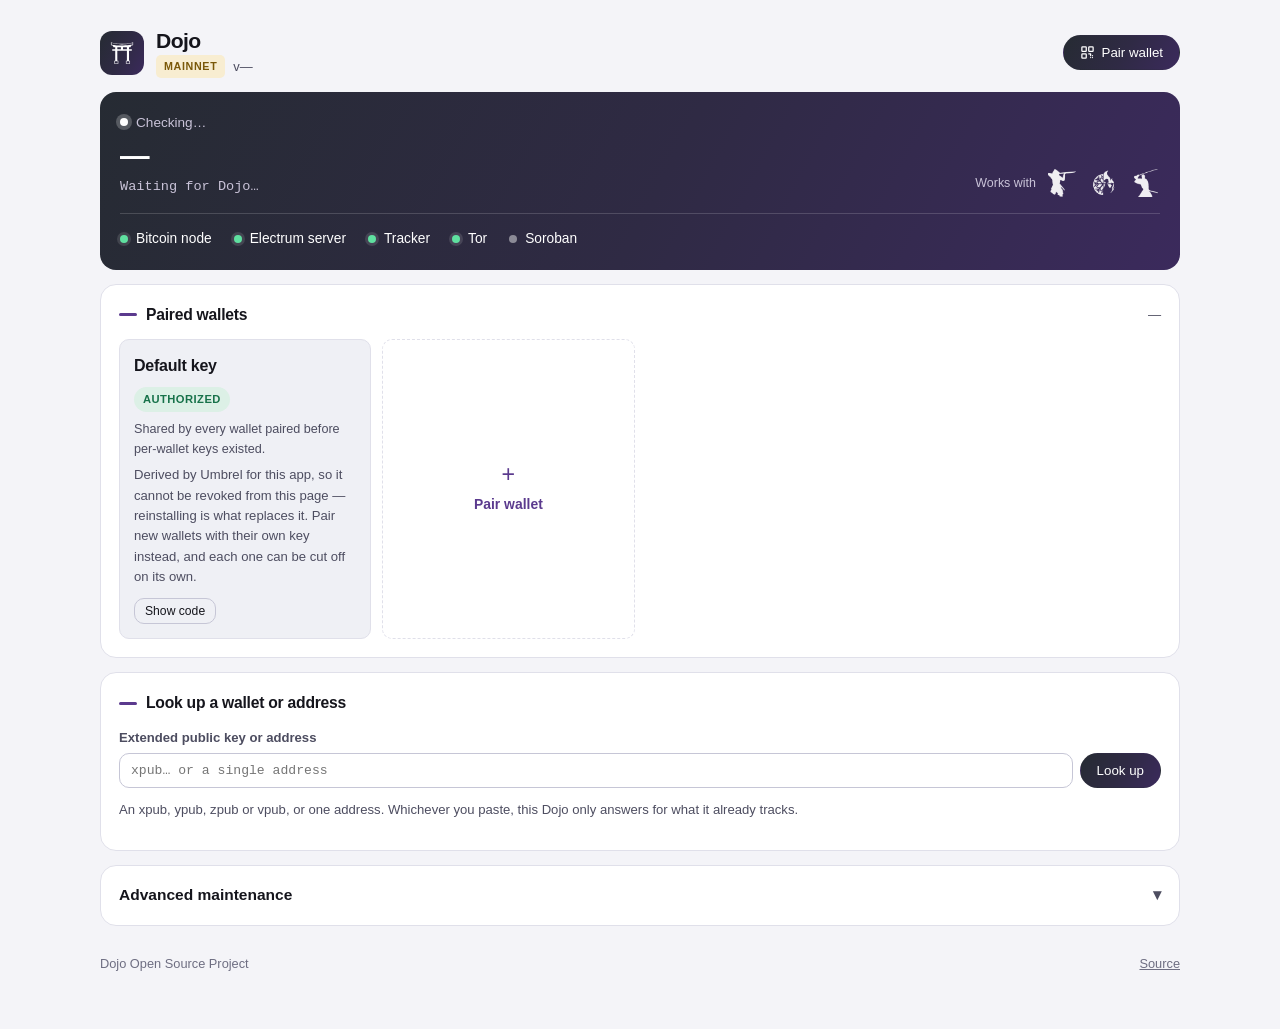
==== umbrel/images/nginx/connect/index.html @ 510898be "Give every wallet its own revocable API key Pairing handed out one key: keys.auth.strategies.localAp" ====
<!doctype html>
<html lang="en">

<head>
  <meta charset="utf-8">
  <meta name="viewport" content="width=device-width, initial-scale=1">
  <title>Dojo</title>
  <link rel="icon" type="image/svg+xml" href="img/dojo.svg">
  <link rel="stylesheet" href="css/style.css">
</head>

<body>
  <div class="wrap">

    <header class="app-header">
      <div class="app-mark" aria-hidden="true"><span></span></div>
      <div class="app-title">
        <h1>Dojo</h1>
        <div class="app-meta">
          <span class="net" id="network-name">mainnet</span>
          <span class="muted">v<span id="dojo-version">&mdash;</span></span>
        </div>
      </div>
      <div class="spacer"></div>
      <button class="btn" type="button" id="pair-toggle" aria-expanded="false" aria-controls="pair-panel">
        <svg viewBox="0 0 24 24" fill="none" stroke="currentColor" stroke-width="2" stroke-linecap="round"
             stroke-linejoin="round" aria-hidden="true">
          <rect x="3" y="3" width="7" height="7" rx="1"/><rect x="14" y="3" width="7" height="7" rx="1"/>
          <rect x="3" y="14" width="7" height="7" rx="1"/><path d="M14 14h3v3M20 20v.01M17 20v.01M20 17v.01"/>
        </svg>
        Pair wallet
      </button>
    </header>

    <!-- Chain state and services --------------------------------------->
    <section class="band" aria-labelledby="band-heading">
      <h2 id="band-heading" class="visually-hidden">Status</h2>
      <div class="band-top">
        <div class="band-state">
          <div class="live"><span class="lamp"></span><span id="uptime-note">Checking&hellip;</span></div>
          <div class="headline" id="chain-headline">&mdash;</div>
          <div class="counts" id="chain-counts">Waiting for Dojo&hellip;</div>
          <div class="prog" id="sync-meter" hidden>
            <div class="bar"><span id="sync-fill"></span></div>
            <div class="pct" id="sync-pct"></div>
          </div>
        </div>
        <!-- The three wallets that speak Dojo's protocol. "Works with" rather
             than "supported by": these projects do not sponsor this app, they
             connect to it. The alt text is what makes the row mean anything to
             a screen reader. -->
        <div class="supported">
          <span class="label">Works with</span>
          <ul>
            <li><img src="img/wallet-ashigaru.png" alt="Ashigaru" width="28" height="28"></li>
            <li><img src="img/wallet-sentinel.png" alt="Sentinel" width="28" height="28"></li>
            <li><img src="img/wallet-samourai.png" alt="Samourai" width="28" height="28"></li>
          </ul>
        </div>
      </div>
      <!-- A lamp and a name, nothing else. The lamp is the only visible signal,
           so each one carries its state as an aria-label -- otherwise a screen
           reader meets five unlabelled dots. -->
      <ul class="services">
        <li><span class="dot" id="svc-bitcoind" role="img" aria-label="Checking"></span>Bitcoin node</li>
        <li><span class="dot" id="svc-indexer" role="img" aria-label="Checking"></span>Electrum server</li>
        <li><span class="dot" id="svc-tracker" role="img" aria-label="Checking"></span>Tracker</li>
        <li><span class="dot" id="svc-tor" role="img" aria-label="Checking"></span>Tor</li>
        <!-- Soroban reports configuration, never health: /support/services only
             says whether an RPC is configured. Static, and app.js never touches it. -->
        <li><span class="dot dot--idle" id="svc-soroban" role="img" aria-label="Enabled"></span>Soroban</li>
      </ul>
    </section>

    <p class="alert alert--warn" id="tor-alert" hidden>
      <b>Tor is still publishing this Dojo's address.</b> Pairing opens on its own
      once it lands, usually within a minute of a first start.
    </p>

    <!-- Pairing ---------------------------------------------------------->
    <!-- A real <dialog>: the backdrop, Esc-to-close and the focus trap come
         from the platform, so there is no hand-rolled modal to get wrong. -->
    <dialog class="panel" id="pair-panel" aria-labelledby="pair-title">
      <div class="panel-head">
        <h2 id="pair-title">Pair a wallet</h2>
        <button class="iconbtn" type="button" id="pair-close" aria-label="Close">&times;</button>
      </div>
      <!-- Step one. Nothing is minted until this is submitted, so opening the
           dialog to look at it never leaves a key behind. The name is the only
           thing that makes the list below readable later: api_keys.label is
           free text and nothing else distinguishes one key from another. -->
      <div id="pair-new">
        <p class="muted">
          Each wallet gets its own key, so losing one phone means revoking one
          key rather than re-pairing everything.
        </p>
        <label class="field-label" for="pair-name">Wallet name</label>
        <div class="copy-row">
          <input id="pair-name" type="text" maxlength="30" autocomplete="off"
                 spellcheck="false" placeholder="Phone, Sentinel&hellip;">
          <select id="pair-expiry" aria-label="Key lifetime">
            <option value="3650" selected>Expires in 10 years</option>
            <option value="365">Expires in 1 year</option>
            <option value="90">Expires in 90 days</option>
          </select>
          <button class="btn btn--primary" type="button" id="pair-create">Create code</button>
        </div>
        <p class="muted small">
          An expiry is a backstop, not a schedule: a key that lapses stops a
          wallet syncing until you pair it again. Ten years unless you have a
          reason to want it shorter.
        </p>
        <p class="notice" id="pair-error" hidden></p>
      </div>

      <!-- Step two: the code itself. Also what a "Show code" action opens
           directly, with no minting. -->
      <div id="pair-code" hidden>
      <p class="muted small" id="pair-which"></p>
      <p class="muted" id="pairing-hint">
        This is your Dojo's Tor address. It works from anywhere, not just at
        home, and keeps the connection private. Your wallet needs Tor enabled.
      </p>

      <div class="pairing">
        <div class="qr" id="qr"><div class="qr-placeholder">Loading&hellip;</div></div>
        <div class="pairing-detail">
          <label class="field-label" for="endpoint">Dojo API endpoint</label>
          <div class="copy-row">
            <input id="endpoint" type="text" readonly value="">
            <button class="btn btn--ghost" data-copy="endpoint">Copy</button>
          </div>
          <details class="details">
            <summary>Show pairing payload</summary>
            <div class="code-head">
              <span class="muted small">What the QR encodes</span>
              <button class="btn btn--ghost btn--sm" data-copy="pairing-json">Copy</button>
            </div>
            <pre id="pairing-json" class="code-block">&mdash;</pre>
          </details>
          <p class="muted small" id="explorer-note"></p>
        </div>
      </div>

      <details class="details">
        <summary>Pair over your local network instead</summary>
        <p class="muted">
          Faster, and it works before Tor has published &mdash; but a wallet stores
          one address, and this one only resolves on your home network. A wallet
          paired this way will stop reaching your Dojo the moment you leave, and
          the traffic is not encrypted. Prefer the Tor code above unless you have a
          reason not to, such as reaching this Umbrel over your own VPN.
        </p>
        <div class="pairing">
          <div class="qr" id="qr-lan"><div class="qr-placeholder">Loading&hellip;</div></div>
          <div class="pairing-detail">
            <label class="field-label" for="endpoint-lan">Dojo API endpoint (local network)</label>
            <div class="copy-row">
              <input id="endpoint-lan" type="text" readonly value="">
              <button class="btn btn--ghost" data-copy="endpoint-lan">Copy</button>
            </div>
          </div>
        </div>
      </details>

      <details class="details">
        <summary>Ashigaru Wallet (Android)</summary>
        <ol class="steps">
          <li>Install Ashigaru Wallet and choose <b>Connect to existing Dojo</b> during setup.</li>
          <li>Tap the QR scanner and scan the code above.</li>
          <li>Finish wallet creation. Ashigaru shows a green indicator once it is talking to
            your Dojo.</li>
        </ol>
      </details>

      <details class="details">
        <summary>Samourai Wallet (Android)</summary>
        <ol class="steps">
          <li>During setup choose <b>Connect to existing Dojo</b>, or from an existing wallet
            open <b>Settings &rsaquo; Transactions &rsaquo; Dojo</b>.</li>
          <li>Tap the QR scanner and scan the code above.</li>
          <li>The Dojo indicator turns solid once the wallet is talking to your node.</li>
        </ol>
      </details>

      <details class="details">
        <summary>Sentinel (watch-only)</summary>
        <ol class="steps">
          <li>Open Sentinel and go to <b>Settings &rsaquo; Connect to Dojo</b>.</li>
          <li>Scan the code above.</li>
          <li>Add your xpubs; they are tracked by your own Dojo instead of a third-party
            server.</li>
        </ol>
      </details>
      </div>
    </dialog>

    <!-- Paired wallets --------------------------------------------------->
    <section class="card">
      <div class="card-head">
        <h2><span class="rule" aria-hidden="true"></span>Paired wallets</h2>
        <span class="spacer"></span>
        <span class="muted small" id="wallet-count">&mdash;</span>
      </div>

      <p class="notice" id="wallets-error" hidden></p>

      <div class="wallets">
        <!-- The key Umbrel derives for this app. It lives in the container's
             environment, not the api_keys table, so it cannot be revoked from
             here, and every wallet paired before per-wallet keys existed is
             using it. Saying so is the honest alternative to a list that
             implies otherwise. -->
        <div class="wcard">
          <div class="top"><span class="nm">Default key</span></div>
          <span class="pill pill--ok">Authorized</span>
          <div class="sub">
            Shared by every wallet paired before per-wallet keys existed.
          </div>
          <div class="note muted small">
            Derived by Umbrel for this app, so it cannot be revoked from this
            page &mdash; reinstalling is what replaces it. Pair new wallets with
            their own key instead, and each one can be cut off on its own.
          </div>
          <div class="wcard-acts">
            <!-- Kept deliberately. If a minted key turns out not to work in some
                 wallet build, this is the known-good path back. -->
            <button class="btn btn--ghost btn--sm" type="button" id="legacy-show">Show code</button>
          </div>
        </div>

        <!-- display: contents, so these sit in the same grid as the two cards
             either side of them rather than sharing one cell. -->
        <div class="wallets-rows" id="wallet-rows"></div>

        <button class="wcard wcard--add" type="button" id="pair-toggle-2">
          <span class="plus" aria-hidden="true">+</span>
          <span class="lbl">Pair wallet</span>
        </button>
      </div>
    </section>

    <!-- Look up ---------------------------------------------------------->
    <section class="card">
      <h2><span class="rule" aria-hidden="true"></span>Look up a wallet or address</h2>
      <label class="field-label" for="lookup-input">Extended public key or address</label>
      <div class="copy-row">
        <input id="lookup-input" type="text" spellcheck="false" autocapitalize="off"
               autocomplete="off" placeholder="xpub&hellip; or a single address">
        <button class="btn" id="lookup-btn">Look up</button>
      </div>
      <p class="muted small">
        An xpub, ypub, zpub or vpub, or one address. Whichever you paste, this
        Dojo only answers for what it already tracks.
      </p>
      <p class="notice" id="lookup-error" hidden></p>

      <div class="lookres" id="lookup-result" hidden>
        <h3 id="result-title">&mdash;</h3>
        <div class="said" id="result-said"></div>
        <div class="resgrid">
          <dl class="big">
            <div><dt>Balance</dt><dd id="result-balance">&mdash;</dd></div>
            <div><dt>Transactions</dt><dd id="result-ntx">&mdash;</dd></div>
          </dl>
          <dl class="meta" id="result-meta"></dl>
        </div>
        <div class="resacts">
          <button class="btn btn--ghost btn--sm" data-copy="lookup-input">Copy</button>
          <button class="btn btn--ghost btn--sm" type="button" id="result-rescan">Rescan this</button>
        </div>
      </div>
    </section>

    <!-- Advanced maintenance --------------------------------------------->
    <details class="tool" id="maint">
      <summary>Advanced maintenance</summary>
      <div class="tool-body">
        <p class="muted">
          Rescanning re-reads history from your Electrum server and Bitcoin
          node. It does not move funds and cannot lose data, but a large wallet
          can take several minutes.
        </p>

        <label class="field-label" for="rescan-target">Wallet or address to rescan</label>
        <div class="copy-row">
          <input id="rescan-target" type="text" spellcheck="false" autocapitalize="off"
                 autocomplete="off" placeholder="xpub&hellip; or a single address">
        </div>
        <div class="field-pair">
          <div>
            <label class="field-label" for="rescan-gap">Address gap limit</label>
            <input id="rescan-gap" type="number" min="0" max="10000" step="10" value="100">
          </div>
          <div>
            <label class="field-label" for="rescan-start">Start from index</label>
            <input id="rescan-start" type="number" min="0" step="1" value="0">
          </div>
          <div class="field-pair-action">
            <button class="btn btn--ghost" id="rescan-run">Start rescan</button>
          </div>
        </div>
        <p class="notice" id="rescan-note" hidden></p>

        <div class="tool-split">
          <h3>Rescan a range of blocks</h3>
          <p class="muted">Only needed if the tracker missed a stretch of chain.</p>
          <div class="field-pair">
            <div>
              <label class="field-label" for="blocks-from">From block</label>
              <input id="blocks-from" type="number" min="0" step="1">
            </div>
            <div>
              <label class="field-label" for="blocks-to">To block</label>
              <input id="blocks-to" type="number" min="0" step="1">
            </div>
            <div class="field-pair-action">
              <button class="btn btn--ghost" id="blocks-run">Start rescan</button>
            </div>
          </div>
          <p class="notice" id="blocks-note" hidden></p>
        </div>

        <div class="tool-split">
          <h3>Maintenance Tool</h3>
          <p class="muted">
            Dojo's own admin interface. Everything above is here too; this also
            manages API keys.
          </p>
          <p><a class="btn btn--ghost" id="dmt-link" href="#" target="_blank" rel="noopener">Open Maintenance Tool</a></p>
          <p class="muted small" id="dmt-note">
            Opens over Tor, so it needs Tor Browser &mdash; an <code>.onion</code>
            address will not load in an ordinary browser.
          </p>
          <label class="field-label" for="admin-key">Admin key</label>
          <div class="copy-row">
            <input id="admin-key" type="password" readonly value="">
            <button class="btn btn--ghost" data-reveal="admin-key">Show</button>
            <button class="btn btn--ghost" data-copy="admin-key">Copy</button>
          </div>
        </div>
      </div>
    </details>

    <footer class="app-footer muted">
      <span>Dojo Open Source Project</span>
      <span class="spacer"></span>
      <a href="https://github.com/Dojo-Open-Source-Project/samourai-dojo" target="_blank" rel="noopener">Source</a>
    </footer>

  </div>

  <script src="js/qrcode.min.js"></script>
  <script src="js/conf.js"></script>
  <script src="js/app.js"></script>
</body>

</html>
---- umbrel/images/nginx/connect/css/style.css ----
/* Connect UI.
 *
 * Layout: one 1080px column. Chain state and the service list share a single
 * brand band; paired wallets, lookup and maintenance stack beneath it.
 *
 * Colour is Dojo's own: gunmetal into deep purple. It replaces an
 * indigo-to-crimson sweep borrowed from the Sentinel mark -- Sentinel,
 * Samourai and Ashigaru each have an identity and Dojo should not wear one of
 * theirs. Being dark at both ends, it also removes the old conflict where
 * brand crimson sat a shade away from the error red.
 */
:root {
  --bg: #f4f4f8;
  --surface: #ffffff;
  --sunk: #eff0f5;
  --border: #e0e0ea;
  --border-strong: #c6c6d6;
  --text: #15151c;
  --text-muted: #4d4d60;
  --text-faint: #6e6e82;

  --brand-a: #262b33;            /* gunmetal */
  --brand-b: #3b2a5c;            /* deep purple */
  --brand: linear-gradient(118deg, var(--brand-a) 0%, #2f2a44 52%, var(--brand-b) 100%);
  --on-brand: #ffffff;
  --on-brand-2: #c9c3d8;

  /* Lamps for the band only. The band is dark in both colour schemes, so
     these stay constant; the page-level ok/pending/err below are tuned for
     white cards and would disappear against it. */
  --lamp-ok: #5fe0a0;
  --lamp-warn: #ffd166;
  --lamp-err: #ff9c92;
  --lamp-idle: rgba(255, 255, 255, 0.45);

  --accent: #5b3a8e;
  --accent-contrast: #ffffff;
  --ok: #17724a;
  --ok-bg: #dcf0e6;
  --pending: #7a5809;
  --pending-bg: #f8edd1;
  --err: #a82015;
  --err-bg: #fae6e4;

  --radius: 16px;
  --radius-sm: 10px;
  --gutter: 16px;
  color-scheme: light;
}

@media (prefers-color-scheme: dark) {
  :root {
    --bg: #0c0c11;
    --surface: #16161e;
    --sunk: #1e1e28;
    --border: #292934;
    --border-strong: #3f3f4e;
    --text: #f2f2f6;
    --text-muted: #b7b7c7;
    --text-faint: #9393a5;
    /* Lifted at both ends so the band and the primary button separate from
       the page rather than sinking into it. */
    --brand-a: #2b313a;
    --brand-b: #453366;
    --brand: linear-gradient(118deg, var(--brand-a) 0%, #372f4e 52%, var(--brand-b) 100%);
    --on-brand-2: #cfc8dd;
    --accent: #b49ae0;
    --accent-contrast: #0c0c11;
    --ok: #63d694;
    --ok-bg: #11301f;
    --pending: #ebc772;
    --pending-bg: #2f2613;
    --err: #ff9086;
    --err-bg: #341c1a;
    color-scheme: dark;
  }
}

* { box-sizing: border-box; }

body {
  margin: 0;
  padding: 28px var(--gutter) 56px;
  background: var(--bg);
  color: var(--text);
  font: 15px/1.55 -apple-system, BlinkMacSystemFont, "Segoe UI", Inter, Roboto, Helvetica, Arial, sans-serif;
  -webkit-font-smoothing: antialiased;
}

.wrap { max-width: 1080px; margin: 0 auto; }

h1 { font-size: 1.32rem; margin: 0; letter-spacing: -0.028em; line-height: 1.2; }
h2 { font-size: 0.98rem; margin: 0 0 12px; letter-spacing: -0.015em; }
h3 { font-size: 0.95rem; margin: 0 0 3px; }
p { margin: 0 0 12px; }
.muted { color: var(--text-muted); }
.small { font-size: 0.82rem; }
.spacer { flex: 1 1 auto; }

.visually-hidden {
  position: absolute;
  width: 1px; height: 1px;
  margin: -1px; padding: 0;
  overflow: hidden; clip: rect(0 0 0 0);
  white-space: nowrap; border: 0;
}

:where(button, a, input, summary):focus-visible {
  outline: 2px solid var(--accent);
  outline-offset: 2px;
}

/* Header ------------------------------------------------------------------ */
.app-header { display: flex; align-items: center; gap: 12px; margin-bottom: 14px; flex-wrap: wrap; }

/* Gradient tile with the torii knocked out in white. The glyph is the real
   logo, applied as a mask so it needs no second asset. */
.app-mark {
  width: 44px; height: 44px; flex: none;
  border-radius: 12px;
  background: var(--brand);
  display: grid; place-items: center;
}
.app-mark span {
  width: 26px; height: 26px;
  background: #fff;
  -webkit-mask: url("../img/dojo.svg") center / contain no-repeat;
  mask: url("../img/dojo.svg") center / contain no-repeat;
}
.app-title { min-width: 0; }
.app-meta { display: flex; align-items: center; gap: 8px; flex-wrap: wrap; margin-top: 2px; font-size: 0.81rem; }
.net {
  font-size: 0.67rem; font-weight: 700; letter-spacing: 0.06em; text-transform: uppercase;
  padding: 3px 8px; border-radius: 5px;
  background: var(--pending-bg); color: var(--pending);
}

/* Buttons ----------------------------------------------------------------- */
.btn {
  font: 600 0.86rem inherit; font-family: inherit;
  border-radius: 999px; cursor: pointer;
  padding: 9px 16px;
  border: 1px solid transparent;
  background: var(--brand); color: var(--on-brand);
  white-space: nowrap;
  display: inline-flex; align-items: center; gap: 7px;
  text-decoration: none;
}
.btn svg { width: 15px; height: 15px; }
.btn--ghost { background: transparent; color: var(--text); border-color: var(--border-strong); border-radius: var(--radius-sm); }
.btn--sm { padding: 7px 12px; font-size: 0.81rem; }
.btn[disabled] { opacity: 0.45; cursor: not-allowed; }

/* The band ---------------------------------------------------------------- */
/* One compact stack. It used to be a two-column grid with a 340px service
   panel, which set the band's height and left the chain figure floating in an
   empty field beside it. Nothing here is taller than its content. */
.band {
  background: var(--brand); color: var(--on-brand);
  border-radius: var(--radius);
  padding: 20px; margin-bottom: 14px;
}
/* The upper block: chain state on the left, the wallet marks pushed to the
   right of it. flex-end is what drops the marks level with the counts line and
   hard against the services divider. */
.band-top { display: flex; align-items: flex-end; justify-content: space-between; gap: 14px 24px; flex-wrap: wrap; }
.band-state { min-width: 0; }

.supported { display: flex; align-items: center; gap: 12px; }
.supported .label { font-size: 0.78rem; color: var(--on-brand-2); white-space: nowrap; }
.supported ul { list-style: none; margin: 0; padding: 0; display: flex; align-items: center; gap: 14px; }
.supported img { display: block; width: 28px; height: 28px; opacity: 0.92; }

.band .live { display: flex; align-items: center; gap: 8px; font-size: 0.85rem; color: var(--on-brand-2); }
.band .lamp {
  width: 8px; height: 8px; border-radius: 50%; flex: none;
  background: #fff; box-shadow: 0 0 0 4px rgba(255, 255, 255, 0.22);
}
.band .headline {
  font-size: 1.85rem; font-weight: 700; letter-spacing: -0.038em; line-height: 1.06;
  margin-top: 7px; text-wrap: balance;
}
.band .counts {
  margin-top: 5px; font-size: 0.85rem; font-weight: 500;
  font-family: ui-monospace, SFMono-Regular, Menlo, Consolas, monospace;
  font-variant-numeric: tabular-nums; color: var(--on-brand-2);
}
.band .prog { margin-top: 14px; max-width: 420px; }
.band .bar { height: 6px; border-radius: 999px; background: rgba(255, 255, 255, 0.26); overflow: hidden; }
.band .bar span { display: block; height: 100%; background: #fff; }
.band .pct { margin-top: 7px; font-size: 0.81rem; color: var(--on-brand-2); font-variant-numeric: tabular-nums; }

/* Services: one row, lamp and name. No heading, no detail, no state word --
   the lamp carries it, and its aria-label carries the lamp. */
.services {
  list-style: none; margin: 16px 0 0; padding: 14px 0 0;
  border-top: 1px solid rgba(255, 255, 255, 0.16);
  display: flex; flex-wrap: wrap; gap: 9px 22px;
  font-size: 0.86rem; font-weight: 500;
}
.services li { display: flex; align-items: center; gap: 8px; }
.dot {
  width: 8px; height: 8px; border-radius: 50%; flex: none;
  background: var(--lamp-ok); box-shadow: 0 0 0 3px rgba(255, 255, 255, 0.12);
}
.dot--warn { background: var(--lamp-warn); }
.dot--err { background: var(--lamp-err); }
.dot--idle { background: var(--lamp-idle); box-shadow: none; }

/* Alerts and notices ------------------------------------------------------ */
.alert { border-radius: var(--radius-sm); padding: 13px 15px; font-size: 0.87rem; margin: 0 0 14px; }
.alert--warn { background: var(--pending-bg); color: var(--pending); }

.notice {
  margin: 12px 0 0; padding: 11px 13px;
  border-radius: var(--radius-sm);
  background: var(--err-bg); color: var(--err);
  font-size: 0.86rem;
}
.notice--ok { background: var(--ok-bg); color: var(--ok); }
.notice--busy { background: var(--pending-bg); color: var(--pending); }

/* Cards ------------------------------------------------------------------- */
.card {
  background: var(--surface); border: 1px solid var(--border);
  border-radius: var(--radius); padding: 18px; margin-bottom: 14px;
}
.card-head { display: flex; align-items: center; gap: 10px; margin-bottom: 12px; flex-wrap: wrap; }
.card-head h2 { margin: 0; }
.card h2 { display: flex; align-items: center; gap: 9px; }
/* Accent, not the gradient: at 18x3 a gunmetal-to-purple sweep is
   indistinguishable from black and reads as a stray em-dash. */
.rule { width: 18px; height: 3px; border-radius: 2px; background: var(--accent); flex: none; }

/* The pairing panel is a <dialog>: the backdrop and dismissal are the
   platform's, so this only has to size and skin it. It keeps the gradient top
   edge it had as a card. */
.panel {
  background: var(--surface); border: 1px solid var(--border);
  border-top: 3px solid transparent;
  border-radius: var(--radius); padding: 20px;
  background-image: linear-gradient(var(--surface), var(--surface)), var(--brand);
  background-origin: border-box;
  background-clip: padding-box, border-box;
  color: var(--text);
  width: min(680px, calc(100vw - 2 * var(--gutter)));
  max-height: min(86vh, 900px);
  overflow: auto;
  /* A dialog is centred by the UA, but only once it has no author margin. */
  margin: auto;
}
.panel::backdrop { background: rgba(8, 8, 14, 0.62); }
.panel-head { display: flex; align-items: flex-start; gap: 12px; }
.panel-head h2 { flex: 1 1 auto; }
.iconbtn {
  flex: none; border: 1px solid transparent; background: transparent;
  color: var(--text-muted); font: 400 1.4rem/1 inherit; cursor: pointer;
  border-radius: 8px; padding: 2px 9px 5px;
}
.iconbtn:hover { border-color: var(--border-strong); color: var(--text); }

.code-head { display: flex; align-items: center; gap: 10px; margin: 10px 0 7px; }
.code-head .muted { flex: 1 1 auto; }

/* Wallets ----------------------------------------------------------------- */
.wallets { display: grid; grid-template-columns: repeat(auto-fill, minmax(204px, 1fr)); gap: 11px; }
.wcard {
  background: var(--sunk); border: 1px solid var(--border);
  border-radius: var(--radius-sm); padding: 14px;
  display: flex; flex-direction: column; min-width: 0;
  color: inherit; font: inherit; text-align: left;
}
.wcard .top { display: flex; align-items: flex-start; gap: 6px; }
.wcard .nm { font-weight: 600; font-size: 1rem; letter-spacing: -0.015em; min-width: 0; word-break: break-word; }
.wcard .sub { font-size: 0.79rem; color: var(--text-muted); margin-top: 8px; }
.wcard .note { margin-top: 6px; }
.wcard--add {
  align-items: center; justify-content: center;
  border-style: dashed; cursor: pointer; gap: 7px;
  min-height: 126px; background: transparent;
}
/* Likewise: gradient text this small disappears into a dark card. */
.wcard--add .plus { font-size: 1.45rem; line-height: 1; color: var(--accent); }
.wcard--add .lbl { font-weight: 600; font-size: 0.87rem; color: var(--accent); }

.pill {
  font-size: 0.7rem; font-weight: 700; letter-spacing: 0.04em; text-transform: uppercase;
  padding: 4px 9px; border-radius: 999px;
  display: inline-block; margin-top: 8px; align-self: flex-start;
}
.pill--ok { background: var(--ok-bg); color: var(--ok); }
.pill--warn { background: var(--pending-bg); color: var(--pending); }
.pill--off { background: var(--border); color: var(--text-faint); }

/* Per-wallet keys --------------------------------------------------------- */
/* display: contents puts each key row into the .wallets grid alongside the two
   cards that bracket it, rather than giving the whole list one cell. */
.wallets-rows { display: contents; }

.wcard .meta { font-size: 0.75rem; color: var(--text-faint); margin-top: 7px; }
.wcard-acts { display: flex; flex-wrap: wrap; gap: 6px; margin-top: 11px; }
.wcard-acts .btn { padding: 5px 10px; font-size: 0.76rem; }
.wcard .confirm { font-size: 0.78rem; color: var(--text-muted); margin-top: 10px; }
.btn--danger { background: transparent; color: var(--err); border-color: var(--err); }

/* Three controls on one row: on a phone they stack rather than squeeze the
   name field down to nothing. */
#pair-new .copy-row { flex-wrap: wrap; }
#pair-new .copy-row input { flex: 1 1 160px; }
/* A wallet name is a name, not a key. The monospace rule that makes a hex
   endpoint readable makes a label look like a serial number. */
#pair-name { font-family: inherit; font-size: 0.87rem; font-weight: 500; }
.copy-row select {
  font: 500 0.84rem inherit; font-family: inherit;
  padding: 9px 10px; border-radius: var(--radius-sm);
  border: 1px solid var(--border-strong);
  background: var(--surface); color: var(--text);
}

/* Pairing ----------------------------------------------------------------- */
.pairing { display: flex; gap: 20px; align-items: flex-start; flex-wrap: wrap; }
.qr {
  width: 156px; height: 156px; flex: none;
  border-radius: var(--radius-sm); padding: 8px;
  display: grid; place-items: center;
  border: 3px solid transparent;
  background-image: linear-gradient(#fff, #fff), var(--brand);
  background-origin: border-box;
  background-clip: padding-box, border-box;
}
.qr svg { width: 100%; height: 100%; display: block; }
.qr-placeholder { color: #6b6b7b; font-size: 0.85rem; }
.pairing-detail { flex: 1 1 260px; min-width: 0; }

.field-label {
  display: block; font-size: 0.82rem; font-weight: 600;
  color: var(--text-muted); margin-bottom: 5px;
}
.copy-row { display: flex; gap: 7px; margin-bottom: 12px; }
.copy-row input {
  flex: 1 1 auto; min-width: 0;
  font: 500 0.87rem inherit; font-family: inherit;
  padding: 9px 11px;
  border-radius: var(--radius-sm);
  border: 1px solid var(--border-strong);
  background: var(--surface); color: var(--text);
}
.copy-row input[type="text"],
.copy-row input[type="password"],
.copy-row input[type="number"] {
  font-family: ui-monospace, SFMono-Regular, Menlo, Consolas, monospace;
  font-size: 0.82rem; font-weight: 400;
}

.details { border-top: 1px solid var(--border); padding: 12px 0 0; margin-top: 12px; }
.details summary { cursor: pointer; font-weight: 600; font-size: 0.86rem; color: var(--accent); }
.details[open] summary { margin-bottom: 10px; }
.steps { margin: 0; padding-left: 20px; color: var(--text-muted); font-size: 0.88rem; }
.steps li { margin-bottom: 7px; }
.steps b { color: var(--text); font-weight: 600; }
.code-block {
  margin: 0; padding: 13px;
  border-radius: var(--radius-sm);
  background: var(--sunk); border: 1px solid var(--border);
  font: 400 0.76rem/1.6 ui-monospace, SFMono-Regular, Menlo, Consolas, monospace;
  overflow-x: auto;
}

/* Lookup result ----------------------------------------------------------- */
.lookres { margin-top: 16px; border-top: 1px solid var(--border); padding-top: 15px; }
.lookres h3 { margin: 0 0 3px; font-size: 0.98rem; font-weight: 600; }
.lookres .said {
  font-size: 0.79rem; color: var(--text-faint);
  font-family: ui-monospace, SFMono-Regular, Menlo, Consolas, monospace;
  word-break: break-all;
}
/* Figures left, the derivation detail filling the space to their right. */
.resgrid { display: flex; gap: 18px 40px; flex-wrap: wrap; align-items: flex-start; margin-top: 15px; }
.resgrid dl { margin: 0; }
.resgrid .big { display: flex; gap: 34px; flex-wrap: wrap; }
.resgrid .big dt { font-size: 0.78rem; color: var(--text-muted); }
.resgrid .big dd {
  margin: 3px 0 0; font-size: 1.38rem; font-weight: 700;
  letter-spacing: -0.028em; font-variant-numeric: tabular-nums;
}
.resgrid .meta {
  margin-left: auto; flex: 1 1 320px; min-width: 0;
  display: grid; grid-template-columns: repeat(auto-fit, minmax(116px, 1fr)); gap: 10px 22px;
  padding-left: 24px; border-left: 1px solid var(--border);
}
.resgrid .meta dt { font-size: 0.76rem; color: var(--text-muted); }
.resgrid .meta dd { margin: 2px 0 0; font-weight: 600; font-size: 0.92rem; font-variant-numeric: tabular-nums; }
.resgrid .meta dd.mono {
  font-family: ui-monospace, SFMono-Regular, Menlo, Consolas, monospace;
  font-weight: 500; font-size: 0.85rem; word-break: break-all;
}
.resacts { display: flex; gap: 8px; flex-wrap: wrap; margin-top: 16px; }

/* Maintenance ------------------------------------------------------------- */
.tool {
  border: 1px solid var(--border); border-radius: var(--radius);
  background: var(--surface); margin-bottom: 14px;
}
.tool > summary {
  cursor: pointer; padding: 17px 18px;
  font-size: 0.97rem; font-weight: 600;
  list-style: none; display: flex; align-items: center; gap: 9px;
}
.tool > summary::-webkit-details-marker { display: none; }
.tool > summary::after { content: "\25be"; margin-left: auto; color: var(--text-muted); }
.tool[open] > summary::after { content: "\25b4"; }
.tool-body { padding: 0 18px 18px; }
.tool-split { margin-top: 22px; padding-top: 18px; border-top: 1px solid var(--border); }

.field-pair { display: flex; gap: 10px; flex-wrap: wrap; align-items: flex-end; }
.field-pair > div { flex: 1 1 130px; min-width: 0; }
.field-pair .field-pair-action { flex: 0 0 auto; }
.field-pair input {
  width: 100%;
  font: 400 0.87rem ui-monospace, SFMono-Regular, Menlo, Consolas, monospace;
  padding: 9px 11px;
  border-radius: var(--radius-sm);
  border: 1px solid var(--border-strong);
  background: var(--surface); color: var(--text);
}

/* Footer ------------------------------------------------------------------ */
.app-footer {
  display: flex; flex-wrap: wrap; gap: 6px 16px; align-items: center;
  font-size: 0.8rem; padding-top: 14px; color: var(--text-faint);
}
.app-footer a { color: inherit; }

/* ------------------------------------------------------------------------- */
@media (max-width: 720px) {
  .resgrid .meta { margin-left: 0; padding-left: 0; border-left: 0; flex-basis: 100%; }
}
@media (max-width: 560px) {
  .band .headline { font-size: 1.5rem; }
  .resgrid .big { gap: 22px; }
  .qr { width: 100%; height: auto; aspect-ratio: 1; }
}
@media (prefers-reduced-motion: reduce) {
  * { transition: none !important; animation: none !important; }
}
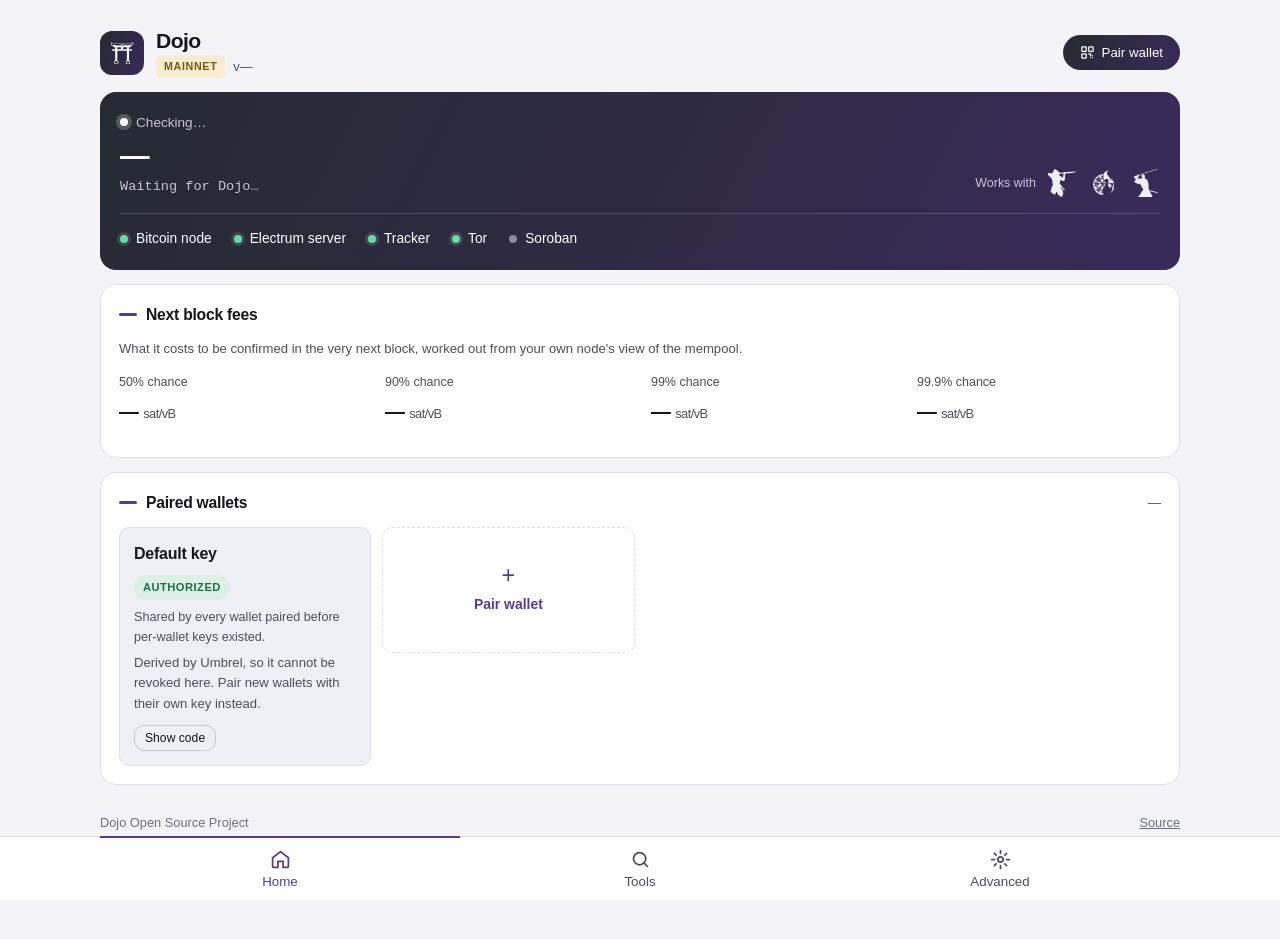
==== commit a7aad065: "Split the page into Home, Tools and Advanced A fixed bottom bar, matching umbrelOS's own apps. The h" ====
--- a/umbrel/images/nginx/connect/index.html
+++ b/umbrel/images/nginx/connect/index.html
@@ -32,6 +32,7 @@
       </button>
     </header>
 
+    <section class="panel-tab" id="panel-home" role="tabpanel" aria-labelledby="tab-home">
     <!-- Chain state and services --------------------------------------->
     <section class="band" aria-labelledby="band-heading">
       <h2 id="band-heading" class="visually-hidden">Status</h2>
@@ -77,9 +78,206 @@
       once it lands, usually within a minute of a first start.
     </p>
 
-    <!-- Pairing ---------------------------------------------------------->
-    <!-- A real <dialog>: the backdrop, Esc-to-close and the focus trap come
-         from the platform, so there is no hand-rolled modal to get wrong. -->
+      <!-- NextBlock ------------------------------------------------------->
+      <!-- Dojo has run this estimator all along: estimator/index.js drives
+           @dojo-tools/next-block-estimator, the algorithm behind nextblock.is,
+           against your own node. The same four rates the home-screen widget
+           shows, so the two can never disagree. -->
+      <section class="card">
+        <h2><span class="rule" aria-hidden="true"></span>Next block fees</h2>
+        <p class="muted small">
+          What it costs to be confirmed in the very next block, worked out from
+          your own node's view of the mempool.
+        </p>
+        <div class="fees" id="fees">
+          <div><dt>50% chance</dt><dd><span id="fee-50">&mdash;</span> <span class="unit">sat/vB</span></dd></div>
+          <div><dt>90% chance</dt><dd><span id="fee-90">&mdash;</span> <span class="unit">sat/vB</span></dd></div>
+          <div><dt>99% chance</dt><dd><span id="fee-99">&mdash;</span> <span class="unit">sat/vB</span></dd></div>
+          <div><dt>99.9% chance</dt><dd><span id="fee-999">&mdash;</span> <span class="unit">sat/vB</span></dd></div>
+        </div>
+        <p class="muted small" id="fees-note"></p>
+      </section>
+
+    <!-- Paired wallets --------------------------------------------------->
+    <section class="card">
+      <div class="card-head">
+        <h2><span class="rule" aria-hidden="true"></span>Paired wallets</h2>
+        <span class="spacer"></span>
+        <span class="muted small" id="wallet-count">&mdash;</span>
+      </div>
+
+      <p class="notice" id="wallets-error" hidden></p>
+
+      <div class="wallets">
+        <!-- The key Umbrel derives for this app. It lives in the container's
+             environment, not the api_keys table, so it cannot be revoked from
+             here, and every wallet paired before per-wallet keys existed is
+             using it. Saying so is the honest alternative to a list that
+             implies otherwise. -->
+        <div class="wcard">
+          <div class="top"><span class="nm">Default key</span></div>
+          <span class="pill pill--ok">Authorized</span>
+          <div class="sub">
+            Shared by every wallet paired before per-wallet keys existed.
+          </div>
+          <div class="note muted small">
+            Derived by Umbrel, so it cannot be revoked here. Pair new wallets
+            with their own key instead.
+          </div>
+          <div class="wcard-acts">
+            <!-- Kept deliberately. If a minted key turns out not to work in some
+                 wallet build, this is the known-good path back. -->
+            <button class="btn btn--ghost btn--sm" type="button" id="legacy-show">Show code</button>
+          </div>
+        </div>
+
+        <!-- display: contents, so these sit in the same grid as the two cards
+             either side of them rather than sharing one cell. -->
+        <div class="wallets-rows" id="wallet-rows"></div>
+
+        <button class="wcard wcard--add" type="button" id="pair-toggle-2">
+          <span class="plus" aria-hidden="true">+</span>
+          <span class="lbl">Pair wallet</span>
+        </button>
+      </div>
+    </section>
+    </section>
+
+    <section class="panel-tab" id="panel-tools" role="tabpanel" aria-labelledby="tab-tools" hidden>
+    <!-- Look up ---------------------------------------------------------->
+    <section class="card">
+      <h2><span class="rule" aria-hidden="true"></span>Look up a wallet or address</h2>
+      <label class="field-label" for="lookup-input">Extended public key or address</label>
+      <div class="copy-row">
+        <input id="lookup-input" type="text" spellcheck="false" autocapitalize="off"
+               autocomplete="off" placeholder="xpub&hellip; or a single address">
+        <button class="btn" id="lookup-btn">Look up</button>
+      </div>
+      <p class="muted small">
+        An xpub, ypub, zpub or vpub, or one address. Whichever you paste, this
+        Dojo only answers for what it already tracks.
+      </p>
+      <p class="notice" id="lookup-error" hidden></p>
+
+      <div class="lookres" id="lookup-result" hidden>
+        <h3 id="result-title">&mdash;</h3>
+        <div class="said" id="result-said"></div>
+        <div class="resgrid">
+          <dl class="big">
+            <div><dt>Balance</dt><dd id="result-balance">&mdash;</dd></div>
+            <div><dt>Transactions</dt><dd id="result-ntx">&mdash;</dd></div>
+          </dl>
+          <dl class="meta" id="result-meta"></dl>
+        </div>
+        <div class="resacts">
+          <button class="btn btn--ghost btn--sm" data-copy="lookup-input">Copy</button>
+          <button class="btn btn--ghost btn--sm" type="button" id="result-rescan">Rescan this</button>
+        </div>
+      </div>
+    </section>
+
+      <!-- Rescan ----------------------------------------------------------->
+      <section class="card">
+        <h2><span class="rule" aria-hidden="true"></span>Rescan a wallet or address</h2>
+            <p class="muted">
+              Rescanning re-reads history from your Electrum server and Bitcoin
+              node. It does not move funds and cannot lose data, but a large wallet
+              can take several minutes.
+            </p>
+
+            <label class="field-label" for="rescan-target">Wallet or address to rescan</label>
+            <div class="copy-row">
+              <input id="rescan-target" type="text" spellcheck="false" autocapitalize="off"
+                     autocomplete="off" placeholder="xpub&hellip; or a single address">
+            </div>
+            <div class="field-pair">
+              <div>
+                <label class="field-label" for="rescan-gap">Address gap limit</label>
+                <input id="rescan-gap" type="number" min="0" max="10000" step="10" value="100">
+              </div>
+              <div>
+                <label class="field-label" for="rescan-start">Start from index</label>
+                <input id="rescan-start" type="number" min="0" step="1" value="0">
+              </div>
+              <div class="field-pair-action">
+                <button class="btn btn--ghost" id="rescan-run">Start rescan</button>
+              </div>
+            </div>
+            <p class="notice" id="rescan-note" hidden></p>
+
+      </section>
+
+          <section class="card">
+        <h2><span class="rule" aria-hidden="true"></span>Rescan a range of blocks</h2>
+            <p class="muted">Only needed if the tracker missed a stretch of chain.</p>
+            <div class="field-pair">
+              <div>
+                <label class="field-label" for="blocks-from">From block</label>
+                <input id="blocks-from" type="number" min="0" step="1">
+              </div>
+              <div>
+                <label class="field-label" for="blocks-to">To block</label>
+                <input id="blocks-to" type="number" min="0" step="1">
+              </div>
+              <div class="field-pair-action">
+                <button class="btn btn--ghost" id="blocks-run">Start rescan</button>
+              </div>
+            </div>
+            <p class="notice" id="blocks-note" hidden></p>
+      </section>
+    </section>
+
+    <section class="panel-tab" id="panel-advanced" role="tabpanel" aria-labelledby="tab-advanced" hidden>
+      <!-- PandoTx --------------------------------------------------------->
+      <!-- Read-only on purpose. keys.index.js computes these once at module load
+           from the container's environment and nothing in Dojo's API can change
+           them, so a switch here would do nothing. The real controls are the
+           manifest's `environment:` entries, which umbrelOS renders in this app's
+           settings and applies by restarting the app. -->
+      <section class="card">
+        <h2><span class="rule" aria-hidden="true"></span>Transaction relay</h2>
+        <div class="wallets">
+          <div class="wcard">
+            <div class="top"><span class="nm">Broadcasting</span></div>
+            <span class="pill" id="pandotx-push-pill">&mdash;</span>
+            <div class="sub" id="pandotx-push-note">Checking&hellip;</div>
+          </div>
+          <div class="wcard">
+            <div class="top"><span class="nm">Relaying for others</span></div>
+            <span class="pill" id="pandotx-relay-pill">&mdash;</span>
+            <div class="sub" id="pandotx-relay-note">Checking&hellip;</div>
+          </div>
+        </div>
+        <p class="muted small">
+          Change these in umbrelOS under this app's settings. Dojo reads them when
+          it starts, so umbrelOS restarts the app to apply a change.
+        </p>
+      </section>
+
+          <section class="card">
+        <h2><span class="rule" aria-hidden="true"></span>Maintenance Tool</h2>
+            <p class="muted">
+              Dojo's own admin interface. Everything this page offers is there
+              too, alongside lower-level tools this page deliberately leaves out.
+            </p>
+            <p><a class="btn btn--ghost" id="dmt-link" href="#" target="_blank" rel="noopener">Open Maintenance Tool</a></p>
+            <p class="muted small" id="dmt-note">
+              Opens over Tor, so it needs Tor Browser &mdash; an <code>.onion</code>
+              address will not load in an ordinary browser.
+            </p>
+            <label class="field-label" for="admin-key">Admin key</label>
+            <div class="copy-row">
+              <input id="admin-key" type="password" readonly value="">
+              <button class="btn btn--ghost" data-reveal="admin-key">Show</button>
+              <button class="btn btn--ghost" data-copy="admin-key">Copy</button>
+            </div>
+      </section>
+    </section>
+
+    <!-- Pairing, outside the panels: a modal <dialog> floats above whatever
+         tab is showing, and both entrances must work from anywhere. The
+         backdrop, Esc-to-close and focus trap all come from the platform, so
+         there is no hand-rolled modal to get wrong. -->
     <dialog class="panel" id="pair-panel" aria-labelledby="pair-title">
       <div class="panel-head">
         <h2 id="pair-title">Pair a wallet</h2>
@@ -195,159 +393,35 @@
       </div>
     </dialog>
 
-    <!-- Paired wallets --------------------------------------------------->
-    <section class="card">
-      <div class="card-head">
-        <h2><span class="rule" aria-hidden="true"></span>Paired wallets</h2>
-        <span class="spacer"></span>
-        <span class="muted small" id="wallet-count">&mdash;</span>
-      </div>
-
-      <p class="notice" id="wallets-error" hidden></p>
-
-      <div class="wallets">
-        <!-- The key Umbrel derives for this app. It lives in the container's
-             environment, not the api_keys table, so it cannot be revoked from
-             here, and every wallet paired before per-wallet keys existed is
-             using it. Saying so is the honest alternative to a list that
-             implies otherwise. -->
-        <div class="wcard">
-          <div class="top"><span class="nm">Default key</span></div>
-          <span class="pill pill--ok">Authorized</span>
-          <div class="sub">
-            Shared by every wallet paired before per-wallet keys existed.
-          </div>
-          <div class="note muted small">
-            Derived by Umbrel for this app, so it cannot be revoked from this
-            page &mdash; reinstalling is what replaces it. Pair new wallets with
-            their own key instead, and each one can be cut off on its own.
-          </div>
-          <div class="wcard-acts">
-            <!-- Kept deliberately. If a minted key turns out not to work in some
-                 wallet build, this is the known-good path back. -->
-            <button class="btn btn--ghost btn--sm" type="button" id="legacy-show">Show code</button>
-          </div>
-        </div>
-
-        <!-- display: contents, so these sit in the same grid as the two cards
-             either side of them rather than sharing one cell. -->
-        <div class="wallets-rows" id="wallet-rows"></div>
-
-        <button class="wcard wcard--add" type="button" id="pair-toggle-2">
-          <span class="plus" aria-hidden="true">+</span>
-          <span class="lbl">Pair wallet</span>
-        </button>
-      </div>
-    </section>
-
-    <!-- Look up ---------------------------------------------------------->
-    <section class="card">
-      <h2><span class="rule" aria-hidden="true"></span>Look up a wallet or address</h2>
-      <label class="field-label" for="lookup-input">Extended public key or address</label>
-      <div class="copy-row">
-        <input id="lookup-input" type="text" spellcheck="false" autocapitalize="off"
-               autocomplete="off" placeholder="xpub&hellip; or a single address">
-        <button class="btn" id="lookup-btn">Look up</button>
-      </div>
-      <p class="muted small">
-        An xpub, ypub, zpub or vpub, or one address. Whichever you paste, this
-        Dojo only answers for what it already tracks.
-      </p>
-      <p class="notice" id="lookup-error" hidden></p>
-
-      <div class="lookres" id="lookup-result" hidden>
-        <h3 id="result-title">&mdash;</h3>
-        <div class="said" id="result-said"></div>
-        <div class="resgrid">
-          <dl class="big">
-            <div><dt>Balance</dt><dd id="result-balance">&mdash;</dd></div>
-            <div><dt>Transactions</dt><dd id="result-ntx">&mdash;</dd></div>
-          </dl>
-          <dl class="meta" id="result-meta"></dl>
-        </div>
-        <div class="resacts">
-          <button class="btn btn--ghost btn--sm" data-copy="lookup-input">Copy</button>
-          <button class="btn btn--ghost btn--sm" type="button" id="result-rescan">Rescan this</button>
-        </div>
-      </div>
-    </section>
-
-    <!-- Advanced maintenance --------------------------------------------->
-    <details class="tool" id="maint">
-      <summary>Advanced maintenance</summary>
-      <div class="tool-body">
-        <p class="muted">
-          Rescanning re-reads history from your Electrum server and Bitcoin
-          node. It does not move funds and cannot lose data, but a large wallet
-          can take several minutes.
-        </p>
-
-        <label class="field-label" for="rescan-target">Wallet or address to rescan</label>
-        <div class="copy-row">
-          <input id="rescan-target" type="text" spellcheck="false" autocapitalize="off"
-                 autocomplete="off" placeholder="xpub&hellip; or a single address">
-        </div>
-        <div class="field-pair">
-          <div>
-            <label class="field-label" for="rescan-gap">Address gap limit</label>
-            <input id="rescan-gap" type="number" min="0" max="10000" step="10" value="100">
-          </div>
-          <div>
-            <label class="field-label" for="rescan-start">Start from index</label>
-            <input id="rescan-start" type="number" min="0" step="1" value="0">
-          </div>
-          <div class="field-pair-action">
-            <button class="btn btn--ghost" id="rescan-run">Start rescan</button>
-          </div>
-        </div>
-        <p class="notice" id="rescan-note" hidden></p>
-
-        <div class="tool-split">
-          <h3>Rescan a range of blocks</h3>
-          <p class="muted">Only needed if the tracker missed a stretch of chain.</p>
-          <div class="field-pair">
-            <div>
-              <label class="field-label" for="blocks-from">From block</label>
-              <input id="blocks-from" type="number" min="0" step="1">
-            </div>
-            <div>
-              <label class="field-label" for="blocks-to">To block</label>
-              <input id="blocks-to" type="number" min="0" step="1">
-            </div>
-            <div class="field-pair-action">
-              <button class="btn btn--ghost" id="blocks-run">Start rescan</button>
-            </div>
-          </div>
-          <p class="notice" id="blocks-note" hidden></p>
-        </div>
-
-        <div class="tool-split">
-          <h3>Maintenance Tool</h3>
-          <p class="muted">
-            Dojo's own admin interface. Everything above is here too; this also
-            manages API keys.
-          </p>
-          <p><a class="btn btn--ghost" id="dmt-link" href="#" target="_blank" rel="noopener">Open Maintenance Tool</a></p>
-          <p class="muted small" id="dmt-note">
-            Opens over Tor, so it needs Tor Browser &mdash; an <code>.onion</code>
-            address will not load in an ordinary browser.
-          </p>
-          <label class="field-label" for="admin-key">Admin key</label>
-          <div class="copy-row">
-            <input id="admin-key" type="password" readonly value="">
-            <button class="btn btn--ghost" data-reveal="admin-key">Show</button>
-            <button class="btn btn--ghost" data-copy="admin-key">Copy</button>
-          </div>
-        </div>
-      </div>
-    </details>
-
     <footer class="app-footer muted">
       <span>Dojo Open Source Project</span>
       <span class="spacer"></span>
       <a href="https://github.com/Dojo-Open-Source-Project/samourai-dojo" target="_blank" rel="noopener">Source</a>
     </footer>
 
+    <!-- Tab bar ---------------------------------------------------------->
+    <!-- Fixed to the bottom, matching umbrelOS's own apps. The header above
+         sits outside the panels, so the mark, network badge and Pair wallet
+         button stay reachable from every tab. -->
+    <nav class="tabbar" aria-label="Sections">
+      <div role="tablist" aria-label="Sections">
+        <button role="tab" type="button" id="tab-home" aria-controls="panel-home" aria-selected="true">
+          <svg viewBox="0 0 24 24" fill="none" stroke="currentColor" stroke-width="2" stroke-linecap="round"
+               stroke-linejoin="round" aria-hidden="true"><path d="M3 10l9-7 9 7v10a1 1 0 0 1-1 1h-5v-7H9v7H4a1 1 0 0 1-1-1z"/></svg>
+          Home
+        </button>
+        <button role="tab" type="button" id="tab-tools" aria-controls="panel-tools" aria-selected="false" tabindex="-1">
+          <svg viewBox="0 0 24 24" fill="none" stroke="currentColor" stroke-width="2" stroke-linecap="round"
+               stroke-linejoin="round" aria-hidden="true"><circle cx="11" cy="11" r="7"/><path d="M20 20l-4.3-4.3"/></svg>
+          Tools
+        </button>
+        <button role="tab" type="button" id="tab-advanced" aria-controls="panel-advanced" aria-selected="false" tabindex="-1">
+          <svg viewBox="0 0 24 24" fill="none" stroke="currentColor" stroke-width="2" stroke-linecap="round"
+               stroke-linejoin="round" aria-hidden="true"><circle cx="12" cy="12" r="3"/><path d="M12 2v3M12 19v3M2 12h3M19 12h3M5 5l2 2M17 17l2 2M19 5l-2 2M7 17l-2 2"/></svg>
+          Advanced
+        </button>
+      </div>
+    </nav>
   </div>
 
   <script src="js/qrcode.min.js"></script>
--- a/umbrel/images/nginx/connect/css/style.css
+++ b/umbrel/images/nginx/connect/css/style.css
@@ -80,7 +80,10 @@
 
 body {
   margin: 0;
-  padding: 28px var(--gutter) 56px;
+  padding: 28px var(--gutter);
+  /* Clear the fixed tab bar: its own height, the safe-area inset on a
+     phone with a home indicator, and the breathing room the page had. */
+  padding-bottom: calc(64px + 42px + env(safe-area-inset-bottom, 0px));
   background: var(--bg);
   color: var(--text);
   font: 15px/1.55 -apple-system, BlinkMacSystemFont, "Segoe UI", Inter, Roboto, Helvetica, Arial, sans-serif;
@@ -262,6 +265,60 @@
 .code-head { display: flex; align-items: center; gap: 10px; margin: 10px 0 7px; }
 .code-head .muted { flex: 1 1 auto; }
 
+/* Tabs -------------------------------------------------------------------- */
+/* [hidden] alone is not enough: the panels are flex/grid containers, and a
+   display rule in a later block would otherwise win over the UA sheet. */
+.panel-tab[hidden] { display: none; }
+
+.tabbar {
+  position: fixed; left: 0; right: 0; bottom: 0; z-index: 20;
+  background: color-mix(in srgb, var(--surface) 88%, transparent);
+  backdrop-filter: saturate(150%) blur(12px);
+  border-top: 1px solid var(--border);
+  padding-bottom: env(safe-area-inset-bottom, 0px);
+}
+/* Fall back to an opaque bar where color-mix or backdrop-filter is missing;
+   a translucent bar with neither reads as unstyled. */
+@supports not (backdrop-filter: blur(1px)) {
+  .tabbar { background: var(--surface); }
+}
+.tabbar [role="tablist"] {
+  max-width: 1080px; margin: 0 auto;
+  display: grid; grid-template-columns: repeat(3, 1fr);
+}
+.tabbar [role="tab"] {
+  appearance: none; background: none; border: 0; cursor: pointer;
+  font: 600 0.74rem inherit; font-family: inherit;
+  color: var(--text-muted);
+  display: flex; flex-direction: column; align-items: center; gap: 4px;
+  padding: 11px 4px calc(11px + 0px);
+  min-height: 64px; justify-content: center;
+  border-top: 2px solid transparent; margin-top: -1px;
+}
+.tabbar [role="tab"] svg { width: 21px; height: 21px; }
+.tabbar [role="tab"][aria-selected="true"] {
+  color: var(--accent); border-top-color: var(--accent);
+}
+.tabbar [role="tab"]:focus-visible { outline: 2px solid var(--accent); outline-offset: -2px; }
+
+/* Next block fees --------------------------------------------------------- */
+.fees {
+  display: grid; grid-template-columns: repeat(auto-fit, minmax(118px, 1fr));
+  gap: 14px 22px; margin: 14px 0 12px;
+}
+.fees dt { font-size: 0.78rem; color: var(--text-muted); }
+.fees dd {
+  margin: 3px 0 0; font-size: 1.24rem; font-weight: 700;
+  letter-spacing: -0.028em; font-variant-numeric: tabular-nums;
+}
+/* The unit belongs with the figure but must not compete with it, the way the
+   widget's subtext does not compete with its text. */
+.fees .unit { font-size: 0.8rem; font-weight: 500; color: var(--text-muted); }
+
+/* Cards size to their own content rather than stretching to the tallest in the
+   row, which left every short card mostly empty. */
+.wallets { align-items: start; }
+
 /* Wallets ----------------------------------------------------------------- */
 .wallets { display: grid; grid-template-columns: repeat(auto-fill, minmax(204px, 1fr)); gap: 11px; }
 .wcard {
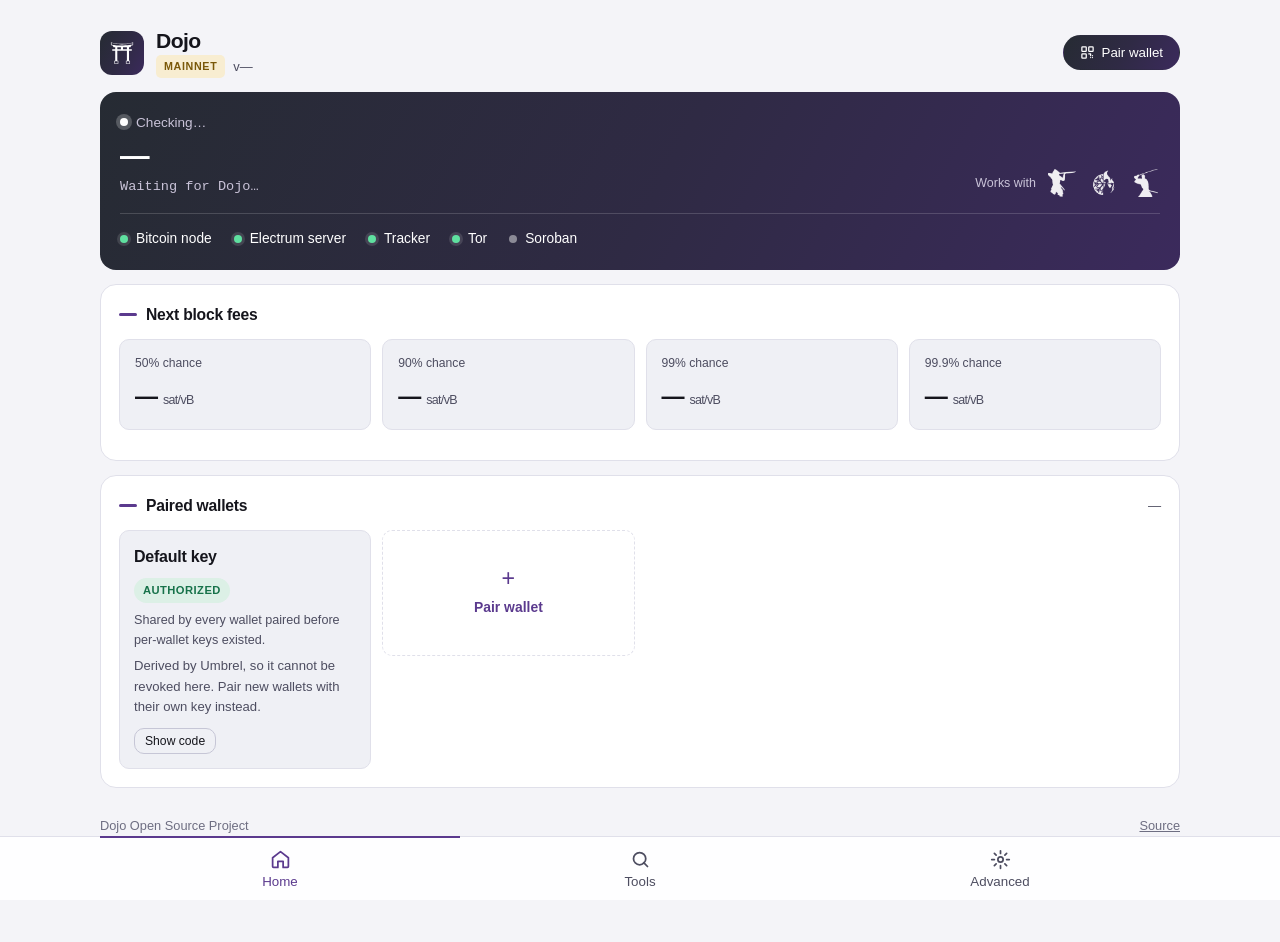
==== commit acbf9100: "Make the next block fees four tiles The explanatory paragraph was saying at length what the heading " ====
--- a/umbrel/images/nginx/connect/index.html
+++ b/umbrel/images/nginx/connect/index.html
@@ -85,16 +85,16 @@
            shows, so the two can never disagree. -->
       <section class="card">
         <h2><span class="rule" aria-hidden="true"></span>Next block fees</h2>
-        <p class="muted small">
-          What it costs to be confirmed in the very next block, worked out from
-          your own node's view of the mempool.
-        </p>
-        <div class="fees" id="fees">
-          <div><dt>50% chance</dt><dd><span id="fee-50">&mdash;</span> <span class="unit">sat/vB</span></dd></div>
-          <div><dt>90% chance</dt><dd><span id="fee-90">&mdash;</span> <span class="unit">sat/vB</span></dd></div>
-          <div><dt>99% chance</dt><dd><span id="fee-99">&mdash;</span> <span class="unit">sat/vB</span></dd></div>
-          <div><dt>99.9% chance</dt><dd><span id="fee-999">&mdash;</span> <span class="unit">sat/vB</span></dd></div>
-        </div>
+        <!-- Four tiles and nothing else. The heading plus "50% chance / 4 sat/vB"
+             says what a paragraph was saying at more length. A <dl> because
+             these are term/value pairs -- dt and dd are only valid inside one,
+             which the first cut of this card got wrong. -->
+        <dl class="fees" id="fees">
+          <div class="fee"><dt>50% chance</dt><dd><span id="fee-50">&mdash;</span> <span class="unit">sat/vB</span></dd></div>
+          <div class="fee"><dt>90% chance</dt><dd><span id="fee-90">&mdash;</span> <span class="unit">sat/vB</span></dd></div>
+          <div class="fee"><dt>99% chance</dt><dd><span id="fee-99">&mdash;</span> <span class="unit">sat/vB</span></dd></div>
+          <div class="fee"><dt>99.9% chance</dt><dd><span id="fee-999">&mdash;</span> <span class="unit">sat/vB</span></dd></div>
+        </dl>
         <p class="muted small" id="fees-note"></p>
       </section>
 
--- a/umbrel/images/nginx/connect/css/style.css
+++ b/umbrel/images/nginx/connect/css/style.css
@@ -302,18 +302,27 @@
 .tabbar [role="tab"]:focus-visible { outline: 2px solid var(--accent); outline-offset: -2px; }
 
 /* Next block fees --------------------------------------------------------- */
+/* Four tiles, sharing the wallet cards' surface so the page reads as one set
+   of materials rather than two. */
 .fees {
-  display: grid; grid-template-columns: repeat(auto-fit, minmax(118px, 1fr));
-  gap: 14px 22px; margin: 14px 0 12px;
-}
-.fees dt { font-size: 0.78rem; color: var(--text-muted); }
+  display: grid; grid-template-columns: repeat(auto-fit, minmax(132px, 1fr));
+  gap: 11px; margin: 0 0 4px;
+}
+.fees .fee {
+  background: var(--sunk); border: 1px solid var(--border);
+  border-radius: var(--radius-sm); padding: 14px 15px; min-width: 0;
+}
+.fees dt { font-size: 0.76rem; color: var(--text-muted); }
 .fees dd {
-  margin: 3px 0 0; font-size: 1.24rem; font-weight: 700;
-  letter-spacing: -0.028em; font-variant-numeric: tabular-nums;
+  margin: 6px 0 0; font-size: 1.44rem; font-weight: 700;
+  letter-spacing: -0.03em; font-variant-numeric: tabular-nums;
 }
 /* The unit belongs with the figure but must not compete with it, the way the
    widget's subtext does not compete with its text. */
-.fees .unit { font-size: 0.8rem; font-weight: 500; color: var(--text-muted); }
+.fees .unit { font-size: 0.78rem; font-weight: 500; color: var(--text-muted); }
+/* No figure, no unit: "— sat/vB" claims a reading that does not exist. The
+   note below the tiles says why instead. */
+.fees--unknown .unit { display: none; }
 
 /* Cards size to their own content rather than stretching to the tallest in the
    row, which left every short card mostly empty. */
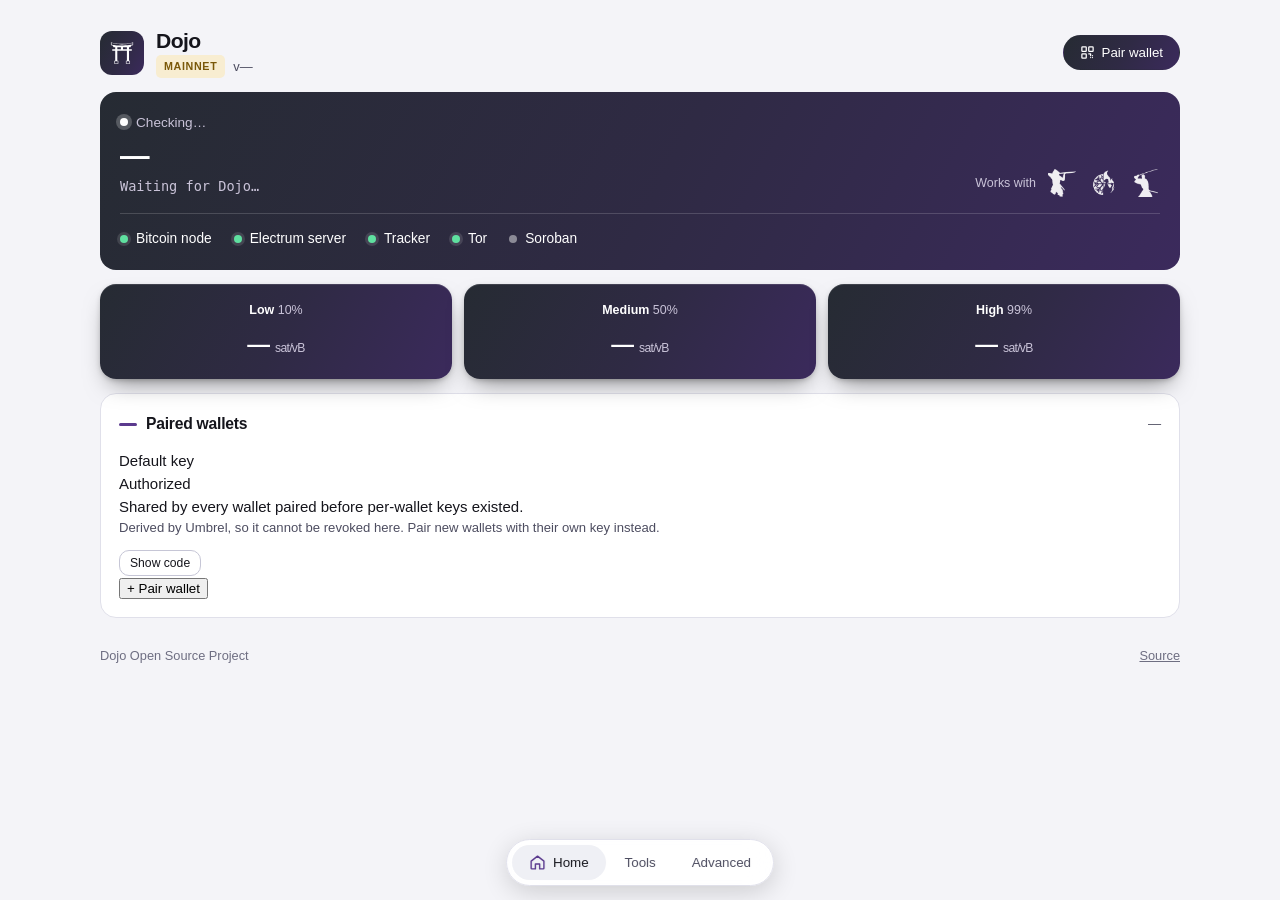
==== commit df1cf043: "Three gradient boxes for the next block fees The heading was saying what the boxes already say, and " ====
--- a/umbrel/images/nginx/connect/index.html
+++ b/umbrel/images/nginx/connect/index.html
@@ -83,17 +83,28 @@
            @dojo-tools/next-block-estimator, the algorithm behind nextblock.is,
            against your own node. The same four rates the home-screen widget
            shows, so the two can never disagree. -->
-      <section class="card">
-        <h2><span class="rule" aria-hidden="true"></span>Next block fees</h2>
-        <!-- Four tiles and nothing else. The heading plus "50% chance / 4 sat/vB"
-             says what a paragraph was saying at more length. A <dl> because
-             these are term/value pairs -- dt and dd are only valid inside one,
-             which the first cut of this card got wrong. -->
+      <!-- No .card wrapper: with the heading gone there is nothing for it to
+           frame, and a bordered panel around three raised boxes is a box inside
+           a box. These sit on the page like the band above them. -->
+      <section class="fees-band">
+        <!-- No heading: "Low / 10% / 3 sat/vB" explains itself, and a card
+             title above three labelled boxes was saying it twice. Still a <dl>
+             -- these are term/value pairs, and dt/dd are only valid inside one.
+             Levels follow nextblock.is, which is where these estimates come
+             from, so the vocabulary matches what people already know. -->
         <dl class="fees" id="fees">
-          <div class="fee"><dt>50% chance</dt><dd><span id="fee-50">&mdash;</span> <span class="unit">sat/vB</span></dd></div>
-          <div class="fee"><dt>90% chance</dt><dd><span id="fee-90">&mdash;</span> <span class="unit">sat/vB</span></dd></div>
-          <div class="fee"><dt>99% chance</dt><dd><span id="fee-99">&mdash;</span> <span class="unit">sat/vB</span></dd></div>
-          <div class="fee"><dt>99.9% chance</dt><dd><span id="fee-999">&mdash;</span> <span class="unit">sat/vB</span></dd></div>
+          <div class="fee">
+            <dt><b>Low</b> 10%</dt>
+            <dd><span id="fee-low">&mdash;</span> <span class="unit">sat/vB</span></dd>
+          </div>
+          <div class="fee">
+            <dt><b>Medium</b> 50%</dt>
+            <dd><span id="fee-med">&mdash;</span> <span class="unit">sat/vB</span></dd>
+          </div>
+          <div class="fee">
+            <dt><b>High</b> 99%</dt>
+            <dd><span id="fee-high">&mdash;</span> <span class="unit">sat/vB</span></dd>
+          </div>
         </dl>
         <p class="muted small" id="fees-note"></p>
       </section>
--- a/umbrel/images/nginx/connect/css/style.css
+++ b/umbrel/images/nginx/connect/css/style.css
@@ -83,7 +83,7 @@
   padding: 28px var(--gutter);
   /* Clear the fixed tab bar: its own height, the safe-area inset on a
      phone with a home indicator, and the breathing room the page had. */
-  padding-bottom: calc(64px + 42px + env(safe-area-inset-bottom, 0px));
+  padding-bottom: calc(46px + 46px + env(safe-area-inset-bottom, 0px));
   background: var(--bg);
   color: var(--text);
   font: 15px/1.55 -apple-system, BlinkMacSystemFont, "Segoe UI", Inter, Roboto, Helvetica, Arial, sans-serif;
@@ -270,93 +270,84 @@
    display rule in a later block would otherwise win over the UA sheet. */
 .panel-tab[hidden] { display: none; }
 
+/* A floating capsule rather than an edge-to-edge bar, matching umbrelOS's own
+   apps: rounded ends, clear of the content, and only the current tab carries
+   its icon. That last part is what makes it read as one control with a
+   position in it rather than three equal buttons. */
 .tabbar {
-  position: fixed; left: 0; right: 0; bottom: 0; z-index: 20;
-  background: color-mix(in srgb, var(--surface) 88%, transparent);
-  backdrop-filter: saturate(150%) blur(12px);
-  border-top: 1px solid var(--border);
-  padding-bottom: env(safe-area-inset-bottom, 0px);
-}
-/* Fall back to an opaque bar where color-mix or backdrop-filter is missing;
-   a translucent bar with neither reads as unstyled. */
+  position: fixed; z-index: 20;
+  left: 50%; transform: translateX(-50%);
+  bottom: calc(14px + env(safe-area-inset-bottom, 0px));
+}
+.tabbar [role="tablist"] {
+  display: flex; gap: 2px; padding: 5px;
+  border: 1px solid var(--border); border-radius: 999px;
+  /* Opaque first: where color-mix is unsupported the declaration is dropped,
+     and a capsule with no background at all reads as unstyled. */
+  background: var(--surface);
+  background: color-mix(in srgb, var(--surface) 92%, transparent);
+  backdrop-filter: saturate(160%) blur(14px);
+  box-shadow: 0 6px 26px rgba(0, 0, 0, 0.16);
+}
 @supports not (backdrop-filter: blur(1px)) {
-  .tabbar { background: var(--surface); }
-}
-.tabbar [role="tablist"] {
-  max-width: 1080px; margin: 0 auto;
-  display: grid; grid-template-columns: repeat(3, 1fr);
+  .tabbar [role="tablist"] { background: var(--surface); }
 }
 .tabbar [role="tab"] {
   appearance: none; background: none; border: 0; cursor: pointer;
-  font: 600 0.74rem inherit; font-family: inherit;
-  color: var(--text-muted);
-  display: flex; flex-direction: column; align-items: center; gap: 4px;
-  padding: 11px 4px calc(11px + 0px);
-  min-height: 64px; justify-content: center;
-  border-top: 2px solid transparent; margin-top: -1px;
-}
-.tabbar [role="tab"] svg { width: 21px; height: 21px; }
-.tabbar [role="tab"][aria-selected="true"] {
-  color: var(--accent); border-top-color: var(--accent);
-}
-.tabbar [role="tab"]:focus-visible { outline: 2px solid var(--accent); outline-offset: -2px; }
+  font: 600 0.84rem inherit; font-family: inherit;
+  color: var(--text-muted); white-space: nowrap;
+  display: inline-flex; align-items: center; gap: 7px;
+  padding: 9px 17px; border-radius: 999px;
+  transition: background-color 0.15s ease, color 0.15s ease;
+}
+.tabbar [role="tab"] svg { width: 17px; height: 17px; flex: none; }
+.tabbar [role="tab"][aria-selected="false"] svg { display: none; }
+.tabbar [role="tab"][aria-selected="true"] { background: var(--sunk); color: var(--text); }
+.tabbar [role="tab"][aria-selected="true"] svg { color: var(--accent); }
+.tabbar [role="tab"]:focus-visible { outline: 2px solid var(--accent); outline-offset: 2px; }
 
 /* Next block fees --------------------------------------------------------- */
-/* Four tiles, sharing the wallet cards' surface so the page reads as one set
-   of materials rather than two. */
+/* Three raised boxes carrying the same gunmetal-to-purple sweep as the hero
+   band, so Home's two brand surfaces read as one material. The depth comes
+   from a cast shadow plus a lit top edge rather than a border -- an outline
+   would flatten them back into rectangles. */
+/* Stands in for the .card margin these boxes no longer inherit. */
+.fees-band { margin-bottom: 14px; }
 .fees {
-  display: grid; grid-template-columns: repeat(auto-fit, minmax(132px, 1fr));
-  gap: 11px; margin: 0 0 4px;
-}
-.fees .fee {
-  background: var(--sunk); border: 1px solid var(--border);
-  border-radius: var(--radius-sm); padding: 14px 15px; min-width: 0;
-}
-.fees dt { font-size: 0.76rem; color: var(--text-muted); }
+  display: grid; grid-template-columns: repeat(3, 1fr);
+  gap: 12px; margin: 0;
+}
+.fees-band .muted { margin: 10px 0 0; }
+.fee {
+  background: var(--brand); color: var(--on-brand);
+  border-radius: var(--radius); padding: 17px 14px; min-width: 0;
+  text-align: center;
+  box-shadow:
+    0 12px 24px -10px rgba(0, 0, 0, 0.5),
+    0 2px 6px -2px rgba(0, 0, 0, 0.3),
+    inset 0 1px 0 rgba(255, 255, 255, 0.11);
+}
+.fees dt { font-size: 0.78rem; color: var(--on-brand-2); }
+.fees dt b { color: var(--on-brand); font-weight: 700; }
 .fees dd {
-  margin: 6px 0 0; font-size: 1.44rem; font-weight: 700;
+  margin: 7px 0 0; font-size: 1.42rem; font-weight: 700;
   letter-spacing: -0.03em; font-variant-numeric: tabular-nums;
 }
 /* The unit belongs with the figure but must not compete with it, the way the
    widget's subtext does not compete with its text. */
-.fees .unit { font-size: 0.78rem; font-weight: 500; color: var(--text-muted); }
+.fees .unit { font-size: 0.76rem; font-weight: 500; color: var(--on-brand-2); }
 /* No figure, no unit: "— sat/vB" claims a reading that does not exist. The
-   note below the tiles says why instead. */
+   note below the boxes says why instead. */
 .fees--unknown .unit { display: none; }
 
-/* Cards size to their own content rather than stretching to the tallest in the
-   row, which left every short card mostly empty. */
-.wallets { align-items: start; }
-
-/* Wallets ----------------------------------------------------------------- */
-.wallets { display: grid; grid-template-columns: repeat(auto-fill, minmax(204px, 1fr)); gap: 11px; }
-.wcard {
-  background: var(--sunk); border: 1px solid var(--border);
-  border-radius: var(--radius-sm); padding: 14px;
-  display: flex; flex-direction: column; min-width: 0;
-  color: inherit; font: inherit; text-align: left;
-}
-.wcard .top { display: flex; align-items: flex-start; gap: 6px; }
-.wcard .nm { font-weight: 600; font-size: 1rem; letter-spacing: -0.015em; min-width: 0; word-break: break-word; }
-.wcard .sub { font-size: 0.79rem; color: var(--text-muted); margin-top: 8px; }
-.wcard .note { margin-top: 6px; }
-.wcard--add {
-  align-items: center; justify-content: center;
-  border-style: dashed; cursor: pointer; gap: 7px;
-  min-height: 126px; background: transparent;
-}
-/* Likewise: gradient text this small disappears into a dark card. */
-.wcard--add .plus { font-size: 1.45rem; line-height: 1; color: var(--accent); }
-.wcard--add .lbl { font-weight: 600; font-size: 0.87rem; color: var(--accent); }
-
-.pill {
-  font-size: 0.7rem; font-weight: 700; letter-spacing: 0.04em; text-transform: uppercase;
-  padding: 4px 9px; border-radius: 999px;
-  display: inline-block; margin-top: 8px; align-self: flex-start;
-}
-.pill--ok { background: var(--ok-bg); color: var(--ok); }
-.pill--warn { background: var(--pending-bg); color: var(--pending); }
-.pill--off { background: var(--border); color: var(--text-faint); }
+/* Three across stays three across, including on a phone, where each box is
+   about 100px. The type steps down so "3 sat/vB" still fits on one line. */
+@media (max-width: 560px) {
+  .fee { padding: 13px 8px; }
+  .fees dt { font-size: 0.7rem; }
+  .fees dd { font-size: 1.12rem; }
+  .fees .unit { font-size: 0.66rem; }
+}
 
 /* Per-wallet keys --------------------------------------------------------- */
 /* display: contents puts each key row into the .wallets grid alongside the two
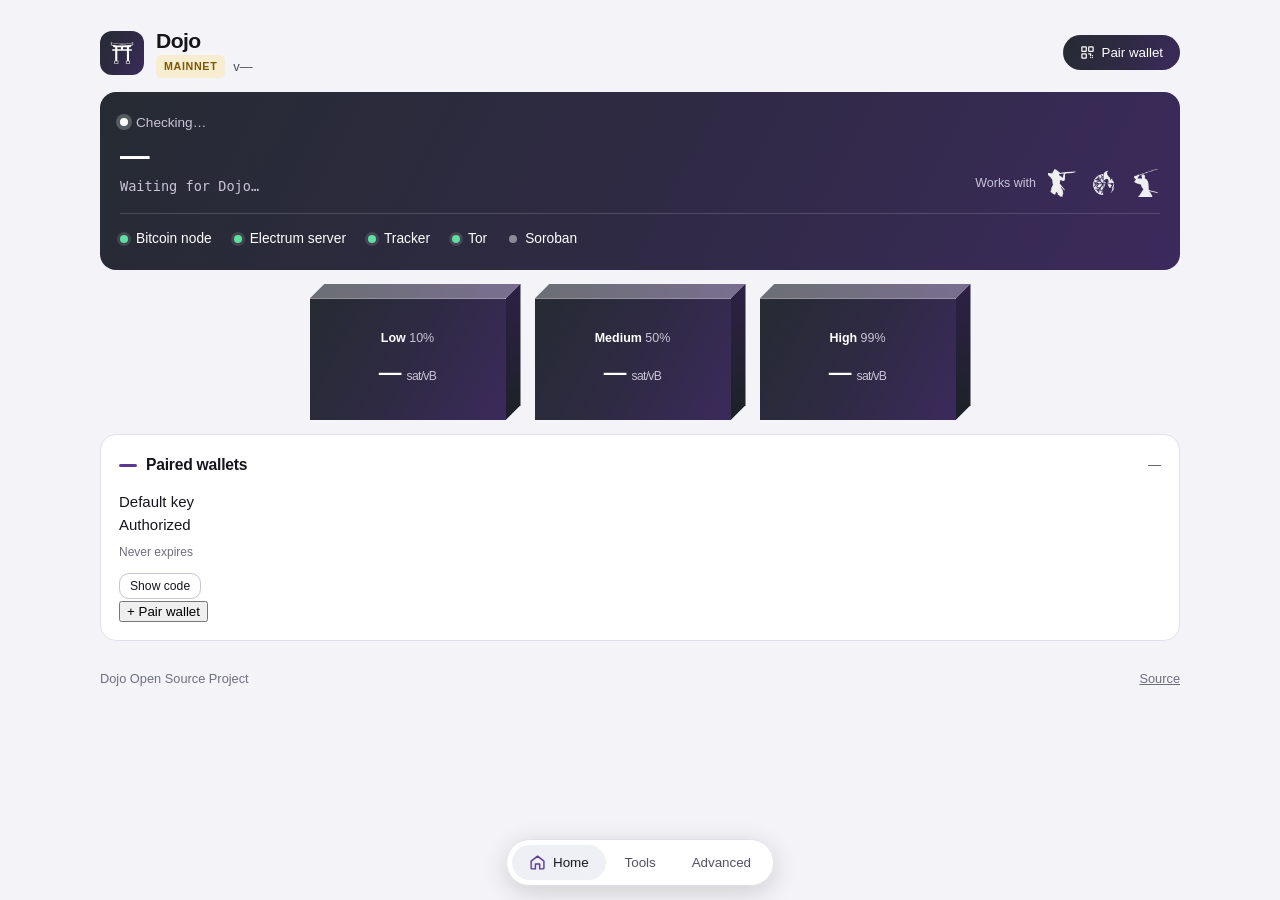
==== commit 408f983a: "Give the fee boxes real geometry The last pass was a flat rectangle with a shadow under it, which is" ====
--- a/umbrel/images/nginx/connect/index.html
+++ b/umbrel/images/nginx/connect/index.html
@@ -128,13 +128,11 @@
         <div class="wcard">
           <div class="top"><span class="nm">Default key</span></div>
           <span class="pill pill--ok">Authorized</span>
-          <div class="sub">
-            Shared by every wallet paired before per-wallet keys existed.
-          </div>
-          <div class="note muted small">
-            Derived by Umbrel, so it cannot be revoked here. Pair new wallets
-            with their own key instead.
-          </div>
+          <!-- Same shape as the minted keys: name, state, one meta line. It has
+               no created date to report -- Umbrel derives it, there is no row in
+               api_keys -- and it genuinely never lapses, which is the honest
+               thing to put where the others show their expiry. -->
+          <div class="meta">Never expires</div>
           <div class="wcard-acts">
             <!-- Kept deliberately. If a minted key turns out not to work in some
                  wallet build, this is the known-good path back. -->
--- a/umbrel/images/nginx/connect/css/style.css
+++ b/umbrel/images/nginx/connect/css/style.css
@@ -307,26 +307,63 @@
 .tabbar [role="tab"]:focus-visible { outline: 2px solid var(--accent); outline-offset: 2px; }
 
 /* Next block fees --------------------------------------------------------- */
-/* Three raised boxes carrying the same gunmetal-to-purple sweep as the hero
-   band, so Home's two brand surfaces read as one material. The depth comes
-   from a cast shadow plus a lit top edge rather than a border -- an outline
-   would flatten them back into rectangles. */
-/* Stands in for the .card margin these boxes no longer inherit. */
+/* Real boxes, not a rectangle with a shadow under it: each one is a front face
+   with a lit top face and a shaded side face, drawn as clipped parallelograms.
+   No perspective transform -- the front stays axis-aligned, so the figure is
+   square-on and still readable at 97px on a phone, which is the whole reason
+   anyone looks at this.
+   Corners are sharp on purpose. A rounded front face cannot meet a flat top
+   face without a visible seam, and sharp edges are what make a solid read as
+   a solid. */
 .fees-band { margin-bottom: 14px; }
 .fees {
-  display: grid; grid-template-columns: repeat(3, 1fr);
-  gap: 12px; margin: 0;
+  --d: 15px;                     /* how deep the boxes are */
+  display: grid;
+  /* Capped and centred rather than stretched edge to edge: a full-width box is
+     a slab, and these are meant to read as blocks. */
+  grid-template-columns: repeat(3, minmax(0, 196px));
+  justify-content: center;
+  /* The gap has to clear the side faces, which stick out to the right of each
+     box, and the container has to clear the top faces. */
+  gap: calc(var(--d) + 14px);
+  padding: var(--d) var(--d) 0 0;
+  margin: 0;
 }
 .fees-band .muted { margin: 10px 0 0; }
+
 .fee {
-  background: var(--brand); color: var(--on-brand);
-  border-radius: var(--radius); padding: 17px 14px; min-width: 0;
+  position: relative;
+  background: var(--brand);
+  color: var(--on-brand);
+  padding: 30px 12px;
+  min-width: 0;
   text-align: center;
-  box-shadow:
-    0 12px 24px -10px rgba(0, 0, 0, 0.5),
-    0 2px 6px -2px rgba(0, 0, 0, 0.3),
-    inset 0 1px 0 rgba(255, 255, 255, 0.11);
-}
+}
+/* Top face: a parallelogram leaning up and to the right. */
+.fee::before {
+  content: ""; position: absolute;
+  left: 0; top: calc(-1 * var(--d));
+  width: calc(100% + var(--d)); height: var(--d);
+  background: #4a4259;
+  background: linear-gradient(
+    104deg,
+    color-mix(in srgb, var(--brand-a) 68%, #ffffff 32%),
+    color-mix(in srgb, var(--brand-b) 68%, #ffffff 32%));
+  clip-path: polygon(var(--d) 0, 100% 0, calc(100% - var(--d)) 100%, 0 100%);
+}
+/* Side face, shaded: the same solid turned away from the light. */
+.fee::after {
+  content: ""; position: absolute;
+  left: 100%; top: calc(-1 * var(--d));
+  width: var(--d); height: calc(100% + var(--d));
+  background: #16181f;
+  background: linear-gradient(
+    180deg,
+    color-mix(in srgb, var(--brand-b) 76%, #000000 24%),
+    color-mix(in srgb, var(--brand-a) 76%, #000000 24%));
+  clip-path: polygon(0 var(--d), 100% 0, 100% calc(100% - var(--d)), 0 100%);
+}
+
 .fees dt { font-size: 0.78rem; color: var(--on-brand-2); }
 .fees dt b { color: var(--on-brand); font-weight: 700; }
 .fees dd {
@@ -340,13 +377,19 @@
    note below the boxes says why instead. */
 .fees--unknown .unit { display: none; }
 
-/* Three across stays three across, including on a phone, where each box is
-   about 100px. The type steps down so "3 sat/vB" still fits on one line. */
+/* Three across stays three across on a phone. The boxes get shallower so the
+   faces do not eat the width the figure needs. */
 @media (max-width: 560px) {
-  .fee { padding: 13px 8px; }
-  .fees dt { font-size: 0.7rem; }
-  .fees dd { font-size: 1.12rem; }
-  .fees .unit { font-size: 0.66rem; }
+  .fees {
+    --d: 9px; gap: calc(var(--d) + 7px);
+    /* No room to cap and centre; share what there is. */
+    grid-template-columns: repeat(3, minmax(0, 1fr));
+    justify-content: stretch;
+  }
+  .fee { padding: 18px 6px; }
+  .fees dt { font-size: 0.68rem; }
+  .fees dd { font-size: 1.1rem; }
+  .fees .unit { font-size: 0.64rem; }
 }
 
 /* Per-wallet keys --------------------------------------------------------- */
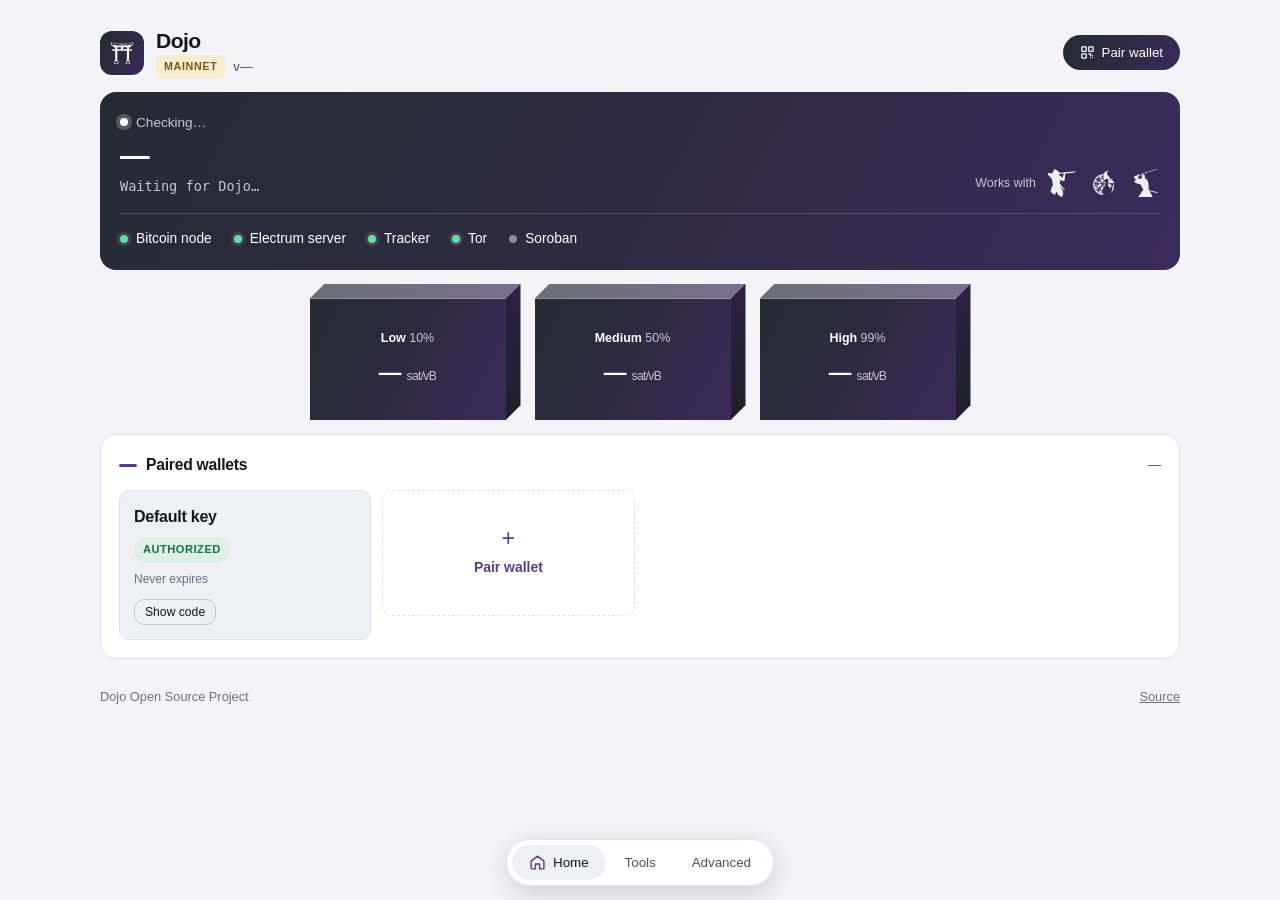
==== commit 8957d645: "Restore the wallet card styling, and make the Soroban lamp honest Three faults reported from the dev" ====
--- a/umbrel/images/nginx/connect/index.html
+++ b/umbrel/images/nginx/connect/index.html
@@ -67,8 +67,10 @@
         <li><span class="dot" id="svc-indexer" role="img" aria-label="Checking"></span>Electrum server</li>
         <li><span class="dot" id="svc-tracker" role="img" aria-label="Checking"></span>Tracker</li>
         <li><span class="dot" id="svc-tor" role="img" aria-label="Checking"></span>Tor</li>
-        <!-- Soroban reports configuration, never health: /support/services only
-             says whether an RPC is configured. Static, and app.js never touches it. -->
+        <!-- Soroban's lamp is driven only while PandoTx push is on, because that
+             is the one case where something in Dojo actually waits on its RPC
+             (pushtx/index.js). With push off it falls back to reporting
+             configuration rather than claiming health it cannot see. -->
         <li><span class="dot dot--idle" id="svc-soroban" role="img" aria-label="Enabled"></span>Soroban</li>
       </ul>
     </section>
@@ -310,7 +312,7 @@
             <option value="365">Expires in 1 year</option>
             <option value="90">Expires in 90 days</option>
           </select>
-          <button class="btn btn--primary" type="button" id="pair-create">Create code</button>
+          <button class="btn" type="button" id="pair-create">Create code</button>
         </div>
         <p class="muted small">
           An expiry is a backstop, not a schedule: a key that lapses stops a
--- a/umbrel/images/nginx/connect/css/style.css
+++ b/umbrel/images/nginx/connect/css/style.css
@@ -392,6 +392,41 @@
   .fees .unit { font-size: 0.64rem; }
 }
 
+/* Wallets ----------------------------------------------------------------- */
+/* align-items so a short card sizes to its own content rather than
+   stretching to match the tallest in its row. */
+.wallets {
+  display: grid; grid-template-columns: repeat(auto-fill, minmax(204px, 1fr));
+  gap: 11px; align-items: start;
+}
+.wcard {
+  background: var(--sunk); border: 1px solid var(--border);
+  border-radius: var(--radius-sm); padding: 14px;
+  display: flex; flex-direction: column; min-width: 0;
+  color: inherit; font: inherit; text-align: left;
+}
+.wcard .top { display: flex; align-items: flex-start; gap: 6px; }
+.wcard .nm { font-weight: 600; font-size: 1rem; letter-spacing: -0.015em; min-width: 0; word-break: break-word; }
+.wcard .sub { font-size: 0.79rem; color: var(--text-muted); margin-top: 8px; }
+.wcard .note { margin-top: 6px; }
+.wcard--add {
+  align-items: center; justify-content: center;
+  border-style: dashed; cursor: pointer; gap: 7px;
+  min-height: 126px; background: transparent;
+}
+/* Likewise: gradient text this small disappears into a dark card. */
+.wcard--add .plus { font-size: 1.45rem; line-height: 1; color: var(--accent); }
+.wcard--add .lbl { font-weight: 600; font-size: 0.87rem; color: var(--accent); }
+
+.pill {
+  font-size: 0.7rem; font-weight: 700; letter-spacing: 0.04em; text-transform: uppercase;
+  padding: 4px 9px; border-radius: 999px;
+  display: inline-block; margin-top: 8px; align-self: flex-start;
+}
+.pill--ok { background: var(--ok-bg); color: var(--ok); }
+.pill--warn { background: var(--pending-bg); color: var(--pending); }
+.pill--off { background: var(--border); color: var(--text-faint); }
+
 /* Per-wallet keys --------------------------------------------------------- */
 /* display: contents puts each key row into the .wallets grid alongside the two
    cards that bracket it, rather than giving the whole list one cell. */
